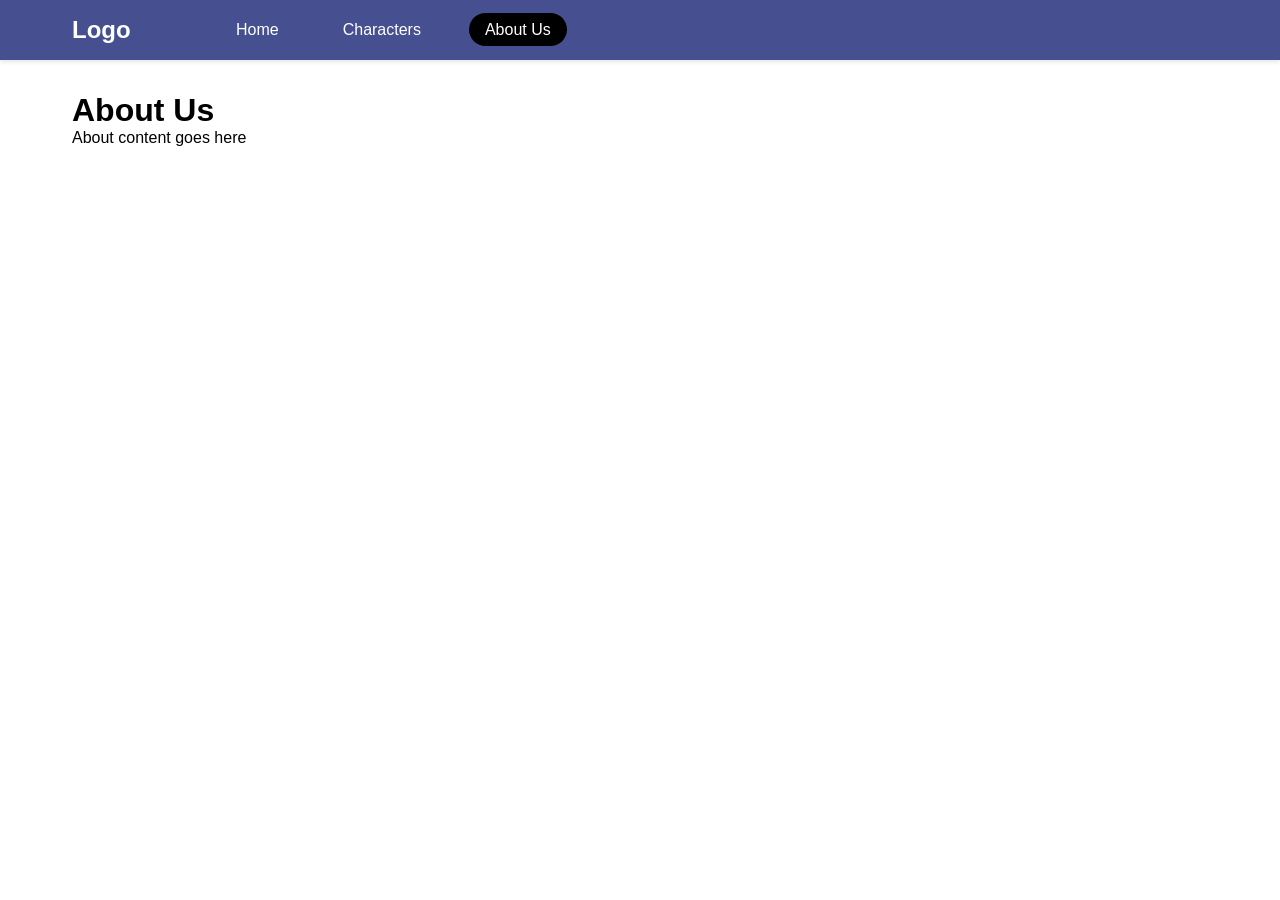
==== pages/about.html @ 19b0f66a "Add main, characters, and about pages with navigation" ====
<!DOCTYPE html>
<html lang="en">
<head>
    <meta charset="UTF-8">
    <meta name="viewport" content="width=device-width, initial-scale=1.0">
    <title>About Us - Project Eclipse</title>
    <link rel="stylesheet" href="../styles.css">
</head>
<body>
    <nav class="navbar">
        <div class="nav-container">
            <div class="logo">
                <span>Logo</span>
            </div>
            <ul class="nav-menu">
                <li><a href="../index.html">Home</a></li>
                <li><a href="characters.html">Characters</a></li>
                <li><a href="about.html" class="active">About Us</a></li>
            </ul>
        </div>
    </nav>

    <main>
        <h1>About Us</h1>
        <p>About content goes here</p>
    </main>

    <script src="../main.js"></script>
</body>
</html>
---- styles.css ----
* {
    margin: 0;
    padding: 0;
    box-sizing: border-box;
}

body {
    font-family: Arial, sans-serif;
}

.navbar {
    background-color: #465090;
    padding: 1rem 0;
    position: sticky;
    top: 0;
    box-shadow: 0 2px 4px rgba(0, 0, 0, 0.1);
}

.nav-container {
    display: flex;
    align-items: center;
    max-width: 1200px;
    margin: 0 auto;
    padding: 0 2rem;
}

.logo {
    margin-right: 3rem;
    font-size: 1.5rem;
    font-weight: bold;
    color: white;
    min-width: 100px;
}

.nav-menu {
    display: flex;
    list-style: none;
    gap: 2rem;
}

.nav-menu a {
    color: white;
    text-decoration: none;
    font-size: 1rem;
    padding: 0.5rem 1rem;
    border-radius: 20px;
    transition: background-color 0.3s ease, color 0.3s ease;
}

.nav-menu a:hover {
    background-color: rgb(0, 0, 0);
    color: white;
}

.nav-menu a.active {
    background-color: rgb(0, 0, 0);
    color: white;
}

main {
    padding: 2rem;
    max-width: 1200px;
    margin: 0 auto;
}
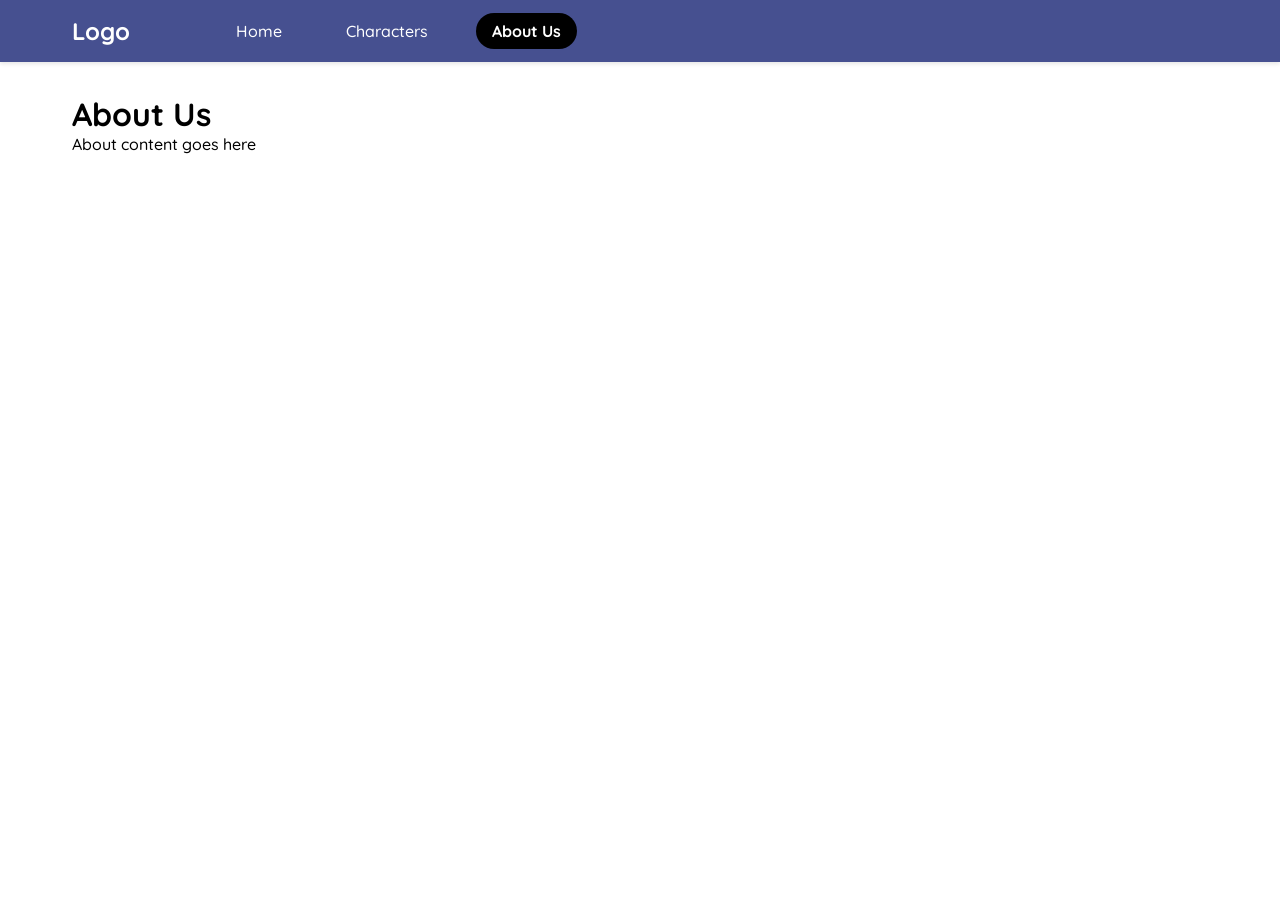
==== commit 4c9149b4: "Add home page graphics and impliment loading screen" ====
--- a/pages/about.html
+++ b/pages/about.html
@@ -5,6 +5,9 @@
     <meta name="viewport" content="width=device-width, initial-scale=1.0">
     <title>About Us - Project Eclipse</title>
     <link rel="stylesheet" href="../styles.css">
+    <link rel="preconnect" href="https://fonts.googleapis.com">
+    <link rel="preconnect" href="https://fonts.gstatic.com" crossorigin>
+    <link href="https://fonts.googleapis.com/css2?family=Quicksand:wght@300..700&display=swap" rel="stylesheet">
 </head>
 <body>
     <nav class="navbar">
--- a/styles.css
+++ b/styles.css
@@ -5,7 +5,68 @@
 }
 
 body {
-    font-family: Arial, sans-serif;
+    font-family: "Quicksand", Arial, sans-serif;
+    font-weight: 500;
+}
+
+body.is-loading {
+    overflow: hidden;
+}
+
+.skip-loader body,
+.skip-loader body.is-loading {
+    overflow: auto;
+}
+
+#loading-screen {
+    position: fixed;
+    inset: 0;
+    background: #0b0b12;
+    display: flex;
+    align-items: center;
+    justify-content: center;
+    z-index: 1000;
+    transition: opacity 0.3s ease, visibility 0.3s ease;
+}
+
+.skip-loader #loading-screen {
+    opacity: 0;
+    visibility: hidden;
+    pointer-events: none;
+}
+
+#loading-screen.hidden {
+    opacity: 0;
+    visibility: hidden;
+}
+
+.loader {
+    display: flex;
+    flex-direction: column;
+    align-items: center;
+    gap: 1rem;
+    color: #ffffff;
+}
+
+.loader-ring {
+    width: 48px;
+    height: 48px;
+    border-radius: 50%;
+    border: 4px solid rgba(255, 255, 255, 0.2);
+    border-top-color: #ffffff;
+    animation: spin 0.9s linear infinite;
+}
+
+.loader-text {
+    font-size: 1rem;
+    letter-spacing: 0.08em;
+    text-transform: uppercase;
+}
+
+@keyframes spin {
+    to {
+        transform: rotate(360deg);
+    }
 }
 
 .navbar {
@@ -14,6 +75,7 @@
     position: sticky;
     top: 0;
     box-shadow: 0 2px 4px rgba(0, 0, 0, 0.1);
+    z-index: 100;
 }
 
 .nav-container {
@@ -55,8 +117,32 @@
 .nav-menu a.active {
     background-color: rgb(0, 0, 0);
     color: white;
+    font-weight: 700;
 }
 
+.hero {
+    width: 100%;
+    min-height:90vh;
+    background: linear-gradient(rgba(0, 0, 0, 0.4), rgba(0, 0, 0, 0.4)), url('img/homepage_hero.png') center/cover no-repeat;
+    display: flex;
+    align-items: center;
+    justify-content: center;
+    text-align: center;
+    border-bottom: 1px solid #d0d0d0;
+    position: relative;
+}
+
+.hero-logo {
+    position: absolute;
+    top: 2rem;
+    right: 2rem;
+}
+
+.hero-logo img {
+    display: block;
+    max-width: 360px;
+    height: auto;
+}
 main {
     padding: 2rem;
     max-width: 1200px;
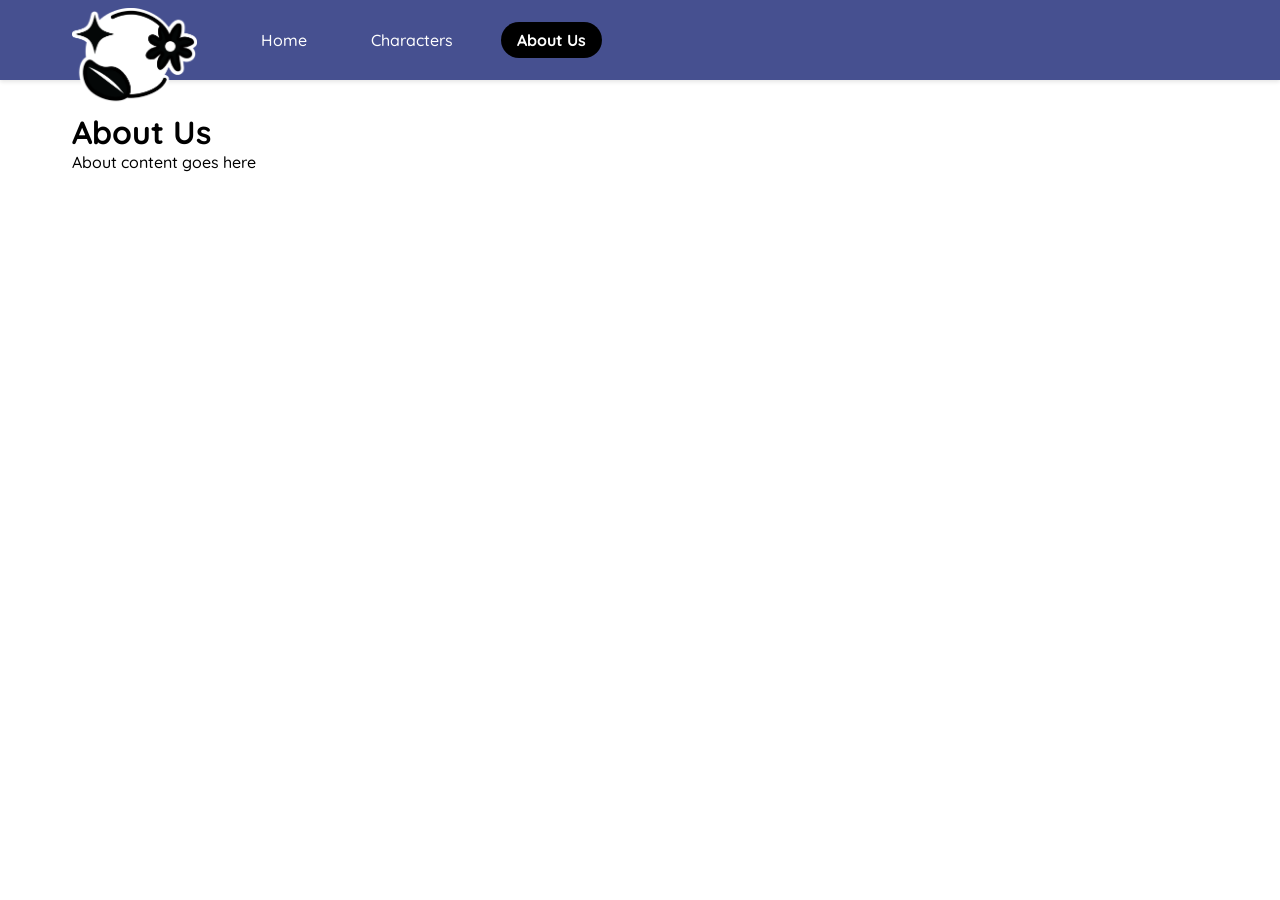
==== commit 47f2c8a1: "Update character info to be under one div, impliment game studio logo" ====
--- a/pages/about.html
+++ b/pages/about.html
@@ -13,7 +13,7 @@
     <nav class="navbar">
         <div class="nav-container">
             <div class="logo">
-                <span>Logo</span>
+                <img src="../img/bongiku_logo_NT.png" alt="Bongiku logo">
             </div>
             <ul class="nav-menu">
                 <li><a href="../index.html">Home</a></li>
--- a/styles.css
+++ b/styles.css
@@ -76,6 +76,7 @@
     top: 0;
     box-shadow: 0 2px 4px rgba(0, 0, 0, 0.1);
     z-index: 100;
+    overflow: visible;
 }
 
 .nav-container {
@@ -92,6 +93,16 @@
     font-weight: bold;
     color: white;
     min-width: 100px;
+    display: flex;
+    align-items: center;
+    height: 48px;
+}
+
+.logo img {
+    display: block;
+    height: 96px;
+    width: auto;
+    transform: translateY(16px);
 }
 
 .nav-menu {
@@ -143,8 +154,350 @@
     max-width: 360px;
     height: auto;
 }
+
+.play-banners {
+    position: absolute;
+    bottom: 2rem;
+    left: 2rem;
+    display: flex;
+    gap: 0.75rem;
+    width: 45%;
+}
+
+.play-banners img {
+    height: auto;
+    max-height: 80px;
+    display: block;
+    border-radius: 4px;
+    object-fit: contain;
+}
+
+.play-banner-link {
+    display: block;
+    transition: transform 0.3s ease;
+}
+
+.play-banner-link:hover {
+    transform: translateY(-8px);
+}
+
+.play-banner-link img {
+    cursor: pointer;
+}
+
 main {
     padding: 2rem;
     max-width: 1200px;
     margin: 0 auto;
 }
+
+/* Grey diagonal triangle panel for characters page */
+body.characters-page {
+    position: relative;
+}
+
+.side-triangle {
+    position: absolute;
+    /* slightly raised so the diagonal extends past the bottom */
+    top: -6vh;
+    left: 0;
+    /* span full viewport width so clip-path percentages map to site width */
+    width: 100vw;
+    max-width: 1400px;
+    /* make the panel tall enough to reach the bottom of long pages */
+    height: calc(100vh + 300px);
+    background: #3f3f3f;
+    /* top edge is 50% of the width to create a wider top tip */
+    clip-path: polygon(0 0, 50% 0, 0 100%);
+    z-index: 50; /* under navbar (100) */
+    pointer-events: none;
+}
+
+/* Smaller red diagonal triangle */
+.red-triangle {
+    position: absolute;
+    top: 10rem;
+    left: 0;
+    width: 50vw;
+    max-width: 600px;
+    height: calc(60vh);
+    background: #c74b44;
+    clip-path: polygon(0 0, 50% 0, 0 100%);
+    z-index: 55;
+    pointer-events: none;
+    display: flex;
+    align-items: center;
+    justify-content: center;
+    padding: 2rem;
+    transition: background-color 0.35s ease-out;
+}
+
+.red-triangle-text {
+    color: rgb(0, 0, 0);
+    font-size: 2rem;
+    font-weight: bold;
+    text-align: left;
+    transform: rotate(-45deg);
+    writing-mode: horizontal-tb;
+    max-width: 150px;
+    position: absolute;
+    top: 10%;
+    left: 15%;
+    transform: translate(-50%, -50%);
+    transition: color 0.35s ease-out;
+}
+
+.red-triangle-text.light {
+    color: #ffffff;
+}
+
+@media (max-width: 900px) {
+    .side-triangle {
+        max-width: 900px;
+        height: calc(100vh + 250px);
+    }
+
+    .red-triangle {
+        width: 55vw;
+        max-width: 450px;
+        height: calc(55vh);
+    }
+}
+
+@media (max-width: 600px) {
+    .side-triangle {
+        max-width: 600px;
+        height: calc(100vh + 200px);
+    }
+
+    .red-triangle {
+        width: 60vw;
+        max-width: 300px;
+        height: calc(50vh);
+    }
+}
+
+/* Characters page main content */
+.characters-main {
+    padding: 0;
+    max-width: 100%;
+    margin: 0;
+    position: relative;
+    z-index: 60;
+}
+
+.character-card {
+    display: grid;
+    grid-template-columns: 1fr 1fr;
+    grid-template-rows: auto auto;
+    gap: 4rem;
+    align-items: center;
+    max-width: 1400px;
+    margin: 0 auto 0 6rem;
+    padding: 4rem 2rem;
+    position: relative;
+}
+
+.character-image {
+    display: flex;
+    justify-content: center;
+    align-items: center;
+    min-height: 520px;
+    grid-column: 1 / 2;
+    grid-row: 1 / 3;
+}
+
+.character-image img {
+    max-width: 100%;
+    max-height: 520px;
+    height: auto;
+    width: auto;
+    object-fit: contain;
+    display: block;
+}
+
+.character-info {
+    padding-right: 2rem;
+    align-self: center;
+    grid-column: 2 / 3;
+    grid-row: 1 / 2;
+}
+
+.character-info h1 {
+    font-size: 3.5rem;
+    font-weight: 900;
+    margin-bottom: 0.5rem;
+    color: #000;
+}
+
+.character-info h2 {
+    font-size: 1.8rem;
+    font-weight: 700;
+    margin-bottom: 2rem;
+    color: #333;
+}
+
+.character-info p {
+    font-size: 1rem;
+    line-height: 1.6;
+    color: #555;
+    max-width: 500px;
+    min-height: 9.6em;
+}
+
+.character-card.animate .character-image img,
+.character-card.animate .character-info {
+    animation: characterFadeSlide 0.35s ease-out;
+}
+
+@keyframes characterFadeSlide {
+    from {
+        opacity: 0;
+        transform: translateX(-18px);
+    }
+    to {
+        opacity: 1;
+        transform: translateX(0);
+    }
+}
+
+@media (prefers-reduced-motion: reduce) {
+    .character-card.animate .character-image img,
+    .character-card.animate .character-info {
+        animation: none;
+    }
+}
+
+@media (max-width: 900px) {
+    .character-card {
+        grid-template-columns: 1fr;
+        gap: 2rem;
+        padding: 2rem 2rem;
+    }
+
+    .character-image,
+    .character-info,
+    .character-thumbnails {
+        grid-column: 1 / -1;
+        grid-row: auto;
+    }
+
+    .character-info {
+        padding-right: 0;
+    }
+
+    .character-info h1 {
+        font-size: 2.5rem;
+    }
+
+    .character-info h2 {
+        font-size: 1.4rem;
+    }
+
+    .character-info p {
+        min-height: 8em;
+    }
+}
+
+@media (max-width: 600px) {
+    .character-card {
+        grid-template-columns: 1fr;
+        gap: 1rem;
+        padding: 1rem 1rem;
+    }
+
+    .character-info h1 {
+        font-size: 2rem;
+    }
+
+    .character-info h2 {
+        font-size: 1.1rem;
+    }
+
+    .character-info p {
+        font-size: 0.9rem;
+        min-height: 7.2em;
+    }
+}
+
+/* Character thumbnail buttons */
+.character-thumbnails {
+    display: flex;
+    gap: 1rem;
+    justify-content: flex-start;
+    grid-column: 2 / 3;
+    grid-row: 2 / 3;
+    padding: 0;
+    margin: 0rem 0 0 0;
+}
+
+.character-thumb {
+    position: relative;
+    width: 100px;
+    height: 100px;
+    border: 3px solid #000;
+    background: #000;
+    padding: 0;
+    cursor: pointer;
+    border-radius: 8px;
+    overflow: hidden;
+    transition: transform 0.3s ease, box-shadow 0.3s ease;
+    display: flex;
+    align-items: center;
+    justify-content: center;
+}
+
+.character-thumb:not(.active)::after {
+    content: "";
+    position: absolute;
+    inset: 0;
+    background: rgba(0, 0, 0, 0.55);
+    pointer-events: none;
+    transition: background 0.2s ease;
+}
+
+.character-thumb:not(.active) img {
+    filter: brightness(0.6);
+}
+
+.character-thumb img {
+    width: 100%;
+    height: 100%;
+}
+
+.character-thumb:hover {
+    transform: scale(1.05);
+    box-shadow: 0 0 10px rgba(0, 0, 0, 0.3);
+}
+
+.character-thumb.active {
+    border-color: #c74b44;
+    box-shadow: 0 0 10px rgba(199, 75, 68, 0.5);
+}
+
+@media (max-width: 900px) {
+    .character-thumbnails {
+        justify-content: flex-start;
+        gap: 0.8rem;
+    }
+
+    .character-thumb {
+        width: 80px;
+        height: 80px;
+    }
+}
+
+@media (max-width: 600px) {
+    .character-thumbnails {
+        gap: 0.5rem;
+        margin-top: 0.75rem;
+    }
+
+    .character-thumb {
+        width: 60px;
+        height: 60px;
+    }
+}
+
+
+
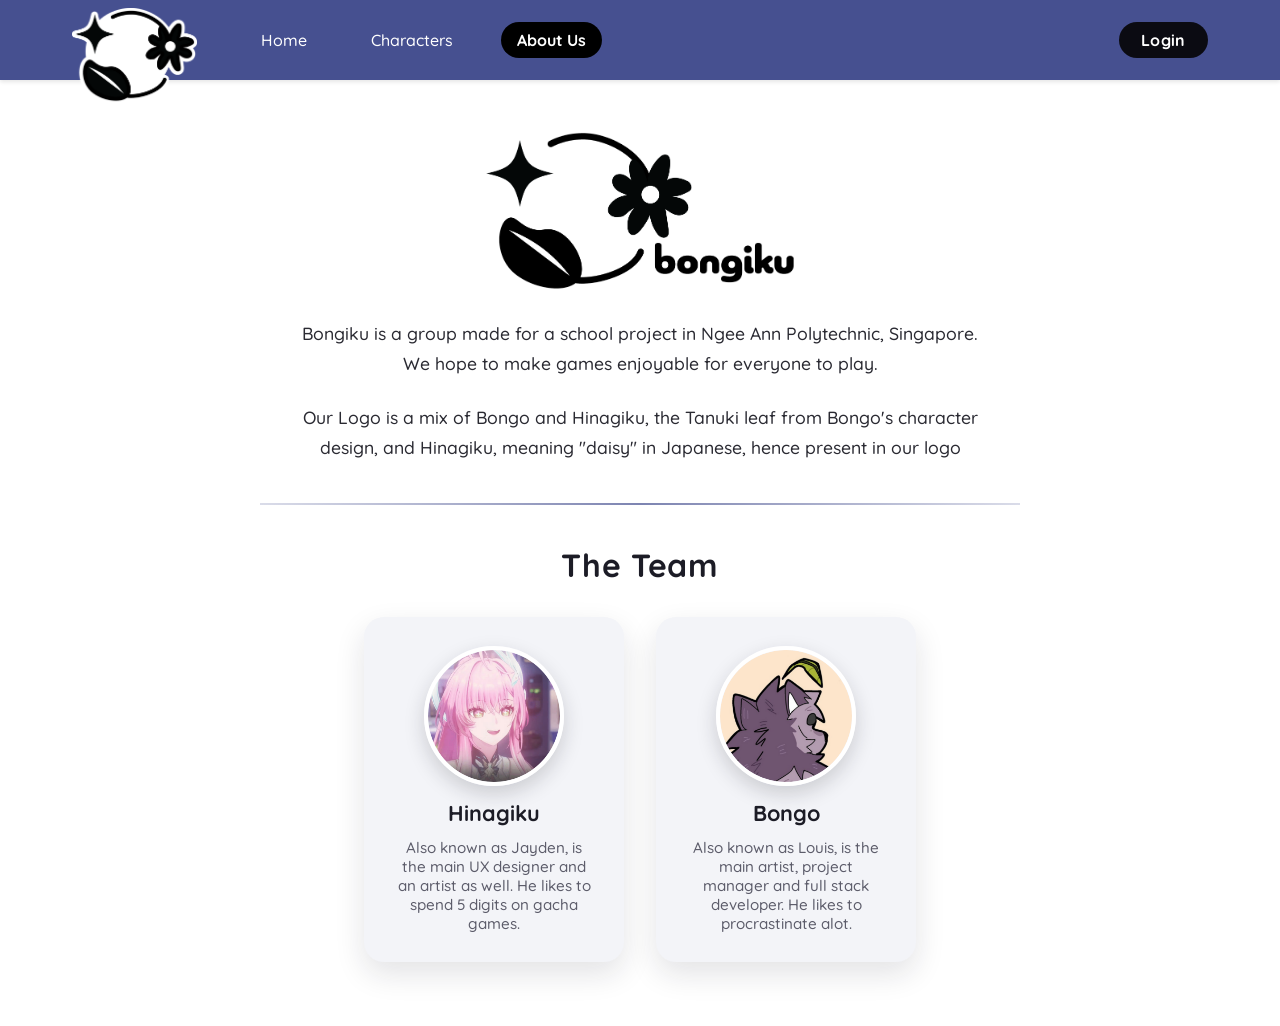
==== commit 83d76807: "Add About Us page." ====
--- a/pages/about.html
+++ b/pages/about.html
@@ -20,12 +20,41 @@
                 <li><a href="characters.html">Characters</a></li>
                 <li><a href="about.html" class="active">About Us</a></li>
             </ul>
+            <div class="nav-actions">
+                <a class="nav-login-button" href="login.html" data-account-href="account.html">Login</a>
+            </div>
         </div>
     </nav>
 
-    <main>
-        <h1>About Us</h1>
-        <p>About content goes here</p>
+    <main class="about-main">
+        <section class="about-hero">
+            <img class="about-logo" src="../img/bongiku_logo.png" alt="Bongiku logo">
+            <p class="about-subtitle">
+                Bongiku is a group made for a school project in Ngee Ann Polytechnic, Singapore.
+                We hope to make games enjoyable for everyone to play.
+            </p>
+            <p class="about-subtitle">
+                Our Logo is a mix of Bongo and Hinagiku, the Tanuki leaf from Bongo's character design, and Hinagiku, meaning "daisy" in Japanese, hence present in our logo
+            </p>
+        </section>
+
+        <hr class="about-divider">
+
+        <section class="about-team">
+            <h2 class="about-team-title">The Team</h2>
+            <div class="team-grid">
+                <article class="team-card">
+                    <img class="team-avatar" src="../img/hina_pfp.png" alt="Hinagiku profile picture">
+                    <h3 class="team-name">Hinagiku</h3>
+                    <p class="team-role">Also known as Jayden, is the main UX designer and an artist as well. He likes to spend 5 digits on gacha games.</p>
+                </article>
+                <article class="team-card">
+                    <img class="team-avatar" src="../img/bong_pfp.png" alt="Bongo profile picture">
+                    <h3 class="team-name">Bongo</h3>
+                    <p class="team-role">Also known as Louis, is the main artist, project manager and full stack developer. He likes to procrastinate alot.</p>
+                </article>
+            </div>
+        </section>
     </main>
 
     <script src="../main.js"></script>
--- a/styles.css
+++ b/styles.css
@@ -111,6 +111,35 @@
     gap: 2rem;
 }
 
+.nav-actions {
+    margin-left: auto;
+    display: flex;
+    align-items: center;
+}
+
+.nav-login-button {
+    display: inline-flex;
+    align-items: center;
+    justify-content: center;
+    padding: 0.5rem 1.4rem;
+    border-radius: 999px;
+    background: #0b0b12;
+    color: #ffffff;
+    text-decoration: none;
+    font-weight: 700;
+    letter-spacing: 0.02em;
+    transition: transform 0.2s ease, background-color 0.2s ease;
+}
+
+.nav-login-button:hover {
+    transform: translateY(-1px);
+    background: #1a1a24;
+}
+
+.nav-login-button.active {
+    box-shadow: 0 0 0 2px #ffffff;
+}
+
 .nav-menu a {
     color: white;
     text-decoration: none;
@@ -189,6 +218,378 @@
     padding: 2rem;
     max-width: 1200px;
     margin: 0 auto;
+}
+
+.login-page {
+    min-height: 100vh;
+    background: radial-gradient(circle at top, #f5f2ea 0%, #e7e0d5 45%, #d7cbbd 100%);
+}
+
+.login-main {
+    min-height: calc(100vh - 96px);
+    display: flex;
+    align-items: center;
+    justify-content: center;
+    padding: 3rem 1.5rem 4rem;
+}
+
+.login-card {
+    background: #ffffff;
+    border-radius: 20px;
+    padding: 2.5rem 3rem;
+    max-width: 420px;
+    width: 100%;
+    box-shadow: 0 18px 40px rgba(25, 25, 35, 0.18);
+    text-align: left;
+}
+
+.login-card h1 {
+    font-size: 2.3rem;
+    margin-bottom: 0.4rem;
+    color: #1c1c26;
+}
+
+.login-subtitle {
+    color: #5c5c6a;
+    margin-bottom: 2rem;
+}
+
+.login-form {
+    display: flex;
+    flex-direction: column;
+    gap: 1rem;
+}
+
+.login-label {
+    font-weight: 700;
+    color: #20202a;
+}
+
+.login-input {
+    padding: 0.75rem 1rem;
+    border-radius: 12px;
+    border: 1px solid #c9c2b6;
+    font-size: 1rem;
+    transition: border-color 0.2s ease, box-shadow 0.2s ease;
+}
+
+.login-input:focus {
+    outline: none;
+    border-color: #465090;
+    box-shadow: 0 0 0 3px rgba(70, 80, 144, 0.2);
+}
+
+.login-submit {
+    margin-top: 0.5rem;
+    padding: 0.85rem 1.2rem;
+    border-radius: 14px;
+    border: none;
+    background: #465090;
+    color: #ffffff;
+    font-size: 1rem;
+    font-weight: 700;
+    cursor: pointer;
+    transition: transform 0.2s ease, box-shadow 0.2s ease;
+}
+
+.login-submit:hover {
+    transform: translateY(-1px);
+    box-shadow: 0 10px 20px rgba(70, 80, 144, 0.25);
+}
+
+.login-message {
+    min-height: 1.5rem;
+    font-weight: 600;
+    color: #b0493c;
+}
+
+.login-help {
+    margin-top: 1.5rem;
+    font-size: 0.95rem;
+    color: #5c5c6a;
+}
+
+.login-help a {
+    color: #465090;
+    font-weight: 700;
+    text-decoration: none;
+}
+
+.account-page {
+    min-height: 100vh;
+    background: radial-gradient(circle at top, #f8f3ea 0%, #efe6da 45%, #e0d5c7 100%);
+}
+
+.account-main {
+    min-height: calc(100vh - 96px);
+    display: flex;
+    align-items: center;
+    justify-content: center;
+    padding: 3.5rem 1.5rem 4rem;
+}
+
+.account-card {
+    background: #ffffff;
+    border-radius: 22px;
+    padding: 2.5rem 3rem;
+    max-width: 680px;
+    width: 100%;
+    box-shadow: 0 18px 40px rgba(25, 25, 35, 0.16);
+}
+
+.account-header {
+    display: flex;
+    gap: 1.5rem;
+    align-items: center;
+    margin-bottom: 2rem;
+}
+
+.account-avatar {
+    width: 110px;
+    height: 110px;
+    border-radius: 50%;
+    background: linear-gradient(135deg, #c7b59d, #f0e4d7);
+    display: grid;
+    place-items: center;
+    position: relative;
+    overflow: hidden;
+    flex: 0 0 auto;
+}
+
+.account-avatar img {
+    width: 100%;
+    height: 100%;
+    object-fit: cover;
+    display: block;
+}
+
+.account-avatar-fallback {
+    position: absolute;
+    font-size: 2.2rem;
+    font-weight: 700;
+    color: #2a2a32;
+}
+
+.account-info h1 {
+    font-size: 2.2rem;
+    color: #1c1c26;
+    margin-bottom: 0.4rem;
+}
+
+.account-label {
+    text-transform: uppercase;
+    letter-spacing: 0.14em;
+    font-size: 0.8rem;
+    color: #6a6260;
+    margin-bottom: 0.4rem;
+    font-weight: 700;
+}
+
+.account-subtitle {
+    color: #5c5c6a;
+    font-size: 1rem;
+}
+
+.account-form {
+    display: flex;
+    flex-direction: column;
+    gap: 1.5rem;
+}
+
+.account-form.is-busy {
+    opacity: 0.7;
+    pointer-events: none;
+}
+
+.account-upload {
+    border: 1px dashed #c9c2b6;
+    border-radius: 16px;
+    padding: 1.4rem;
+    display: flex;
+    flex-direction: column;
+    gap: 0.75rem;
+    font-weight: 600;
+    color: #2d2d36;
+    background: #fbfaf7;
+}
+
+.account-upload input {
+    border: none;
+    font-size: 0.95rem;
+}
+
+.account-actions {
+    display: flex;
+    flex-direction: column;
+    gap: 0.6rem;
+}
+
+.account-save {
+    padding: 0.9rem 1.4rem;
+    border-radius: 14px;
+    border: none;
+    background: #465090;
+    color: #ffffff;
+    font-size: 1rem;
+    font-weight: 700;
+    cursor: pointer;
+    transition: transform 0.2s ease, box-shadow 0.2s ease;
+    align-self: flex-start;
+}
+
+.account-save:hover {
+    transform: translateY(-1px);
+    box-shadow: 0 12px 20px rgba(70, 80, 144, 0.2);
+}
+
+.account-status {
+    min-height: 1.4rem;
+    font-weight: 600;
+    color: #25634b;
+}
+
+.account-status.error {
+    color: #b0493c;
+}
+
+.account-guard {
+    font-size: 0.95rem;
+    color: #6a6260;
+}
+
+.account-guard a {
+    color: #465090;
+    font-weight: 700;
+    text-decoration: none;
+}
+
+.account-guard.hidden {
+    display: none;
+}
+
+.account-saves {
+    margin-top: 2.5rem;
+    border-top: 1px solid #e6dfd4;
+    padding-top: 2rem;
+    display: flex;
+    flex-direction: column;
+    gap: 1.2rem;
+}
+
+.account-divider {
+    border-top: 1px solid #e6dfd4;
+    margin-top: 2.5rem;
+}
+
+.account-saves-header h2 {
+    font-size: 1.5rem;
+    color: #1c1c26;
+    margin-bottom: 0.3rem;
+}
+
+.account-saves-header p {
+    color: #5c5c6a;
+}
+
+.account-saves-list {
+    display: flex;
+    flex-direction: column;
+    gap: 1rem;
+}
+
+.account-save-card {
+    border-radius: 16px;
+    border: 1px solid #e2d9cc;
+    padding: 1.2rem 1.4rem;
+    display: flex;
+    align-items: center;
+    justify-content: space-between;
+    gap: 1rem;
+    background: #fbfaf7;
+}
+
+.account-logout {
+    padding-top: 2rem;
+    display: flex;
+    align-items: center;
+    justify-content: space-between;
+    gap: 1rem;
+}
+
+.account-logout-content {
+    display: flex;
+    flex-direction: column;
+    gap: 0.35rem;
+}
+
+.account-logout h2 {
+    font-size: 1.4rem;
+    color: #1c1c26;
+    margin-bottom: 0.3rem;
+}
+
+.account-logout p {
+    color: #5c5c6a;
+}
+
+.account-logout-button:disabled {
+    cursor: not-allowed;
+    opacity: 0.6;
+    box-shadow: none;
+}
+
+@media (max-width: 700px) {
+    .account-logout {
+        flex-direction: column;
+        align-items: flex-start;
+    }
+}
+
+.account-save-info h3 {
+    font-size: 1.1rem;
+    color: #1c1c26;
+    margin-bottom: 0.3rem;
+}
+
+.account-save-meta {
+    color: #5c5c6a;
+    font-size: 0.95rem;
+}
+
+.account-save-delete {
+    border: none;
+    background: #b0493c;
+    color: #ffffff;
+    font-weight: 700;
+    border-radius: 999px;
+    padding: 0.55rem 1.1rem;
+    cursor: pointer;
+    transition: transform 0.2s ease, box-shadow 0.2s ease;
+}
+
+.account-save-delete:hover {
+    transform: translateY(-1px);
+    box-shadow: 0 10px 18px rgba(176, 73, 60, 0.25);
+}
+
+.account-saves-empty {
+    color: #6a6260;
+    font-weight: 600;
+}
+
+.account-saves-empty.hidden {
+    display: none;
+}
+
+@media (max-width: 700px) {
+    .account-card {
+        padding: 2rem;
+    }
+
+    .account-header {
+        flex-direction: column;
+        align-items: flex-start;
+    }
 }
 
 /* Grey diagonal triangle panel for characters page */
@@ -499,5 +900,101 @@
     }
 }
 
-
-
+/* About page */
+.about-main {
+    padding: 3rem 2rem 4rem;
+    max-width: 1100px;
+    margin: 0 auto;
+    text-align: center;
+}
+
+.about-hero {
+    display: flex;
+    flex-direction: column;
+    align-items: center;
+    gap: 1.5rem;
+}
+
+.about-logo {
+    width: min(320px, 70vw);
+    height: auto;
+    display: block;
+}
+
+.about-subtitle {
+    max-width: 700px;
+    font-size: 1.1rem;
+    line-height: 1.7;
+    color: #2a2a32;
+}
+
+.about-divider {
+    margin: 2.5rem auto;
+    border: none;
+    height: 2px;
+    width: min(760px, 80vw);
+    background: linear-gradient(90deg, rgba(70, 80, 144, 0.2), rgba(70, 80, 144, 0.7), rgba(70, 80, 144, 0.2));
+}
+
+.about-team {
+    display: flex;
+    flex-direction: column;
+    gap: 2rem;
+}
+
+.about-team-title {
+    font-size: 2rem;
+    letter-spacing: 0.02em;
+    color: #1c1c26;
+}
+
+.team-grid {
+    display: flex;
+    flex-wrap: wrap;
+    justify-content: center;
+    gap: 2rem;
+}
+
+.team-card {
+    background: #f3f4f8;
+    border-radius: 20px;
+    padding: 1.8rem 2rem;
+    width: min(260px, 80vw);
+    box-shadow: 0 12px 30px rgba(28, 28, 38, 0.12);
+    display: flex;
+    flex-direction: column;
+    align-items: center;
+    gap: 0.8rem;
+}
+
+.team-avatar {
+    width: 140px;
+    height: 140px;
+    border-radius: 50%;
+    object-fit: cover;
+    border: 4px solid #ffffff;
+    box-shadow: 0 8px 20px rgba(28, 28, 38, 0.18);
+}
+
+.team-name {
+    font-size: 1.35rem;
+    color: #1c1c26;
+}
+
+.team-role {
+    color: #5c5c6a;
+    font-size: 0.95rem;
+}
+
+@media (max-width: 700px) {
+    .about-main {
+        padding: 2.5rem 1.5rem 3.5rem;
+    }
+
+    .team-card {
+        width: min(320px, 90vw);
+    }
+}
+
+
+
